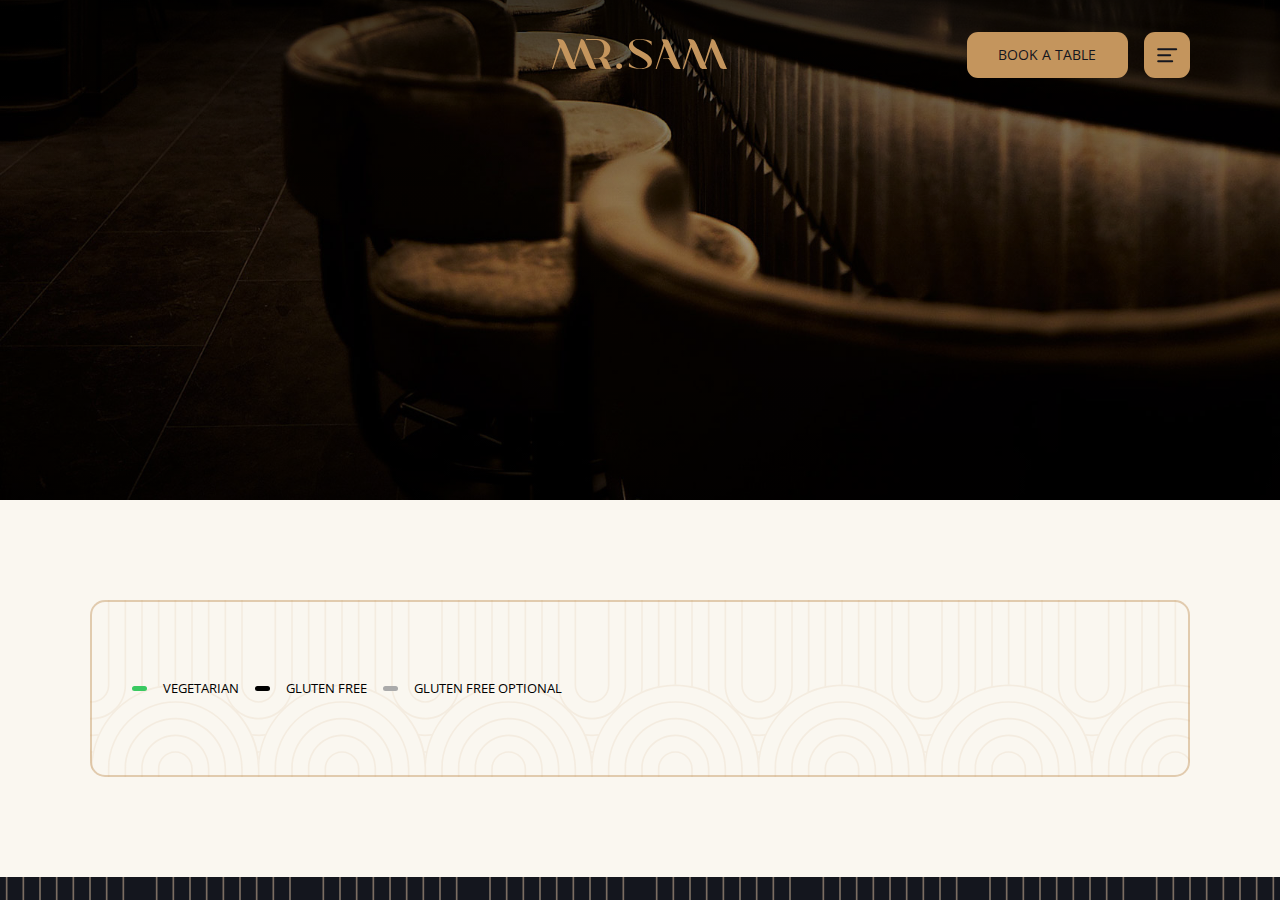
==== menu.html @ f62c23ab "style: update card padding and add types section with dietary labels" ====
<!DOCTYPE html>
<html lang="en">

<head>
    <meta charset="utf-8" />
    <meta name="viewport" content="width=device-width, initial-scale=1" />
    <title>Home - Mr Sam</title>
    <meta name="description" content="Mr Sam Amsterdam Contemporary Japanese kitchen &amp; bar" />
    <link rel="stylesheet" href="reset.css" />
    <link rel="stylesheet" href="index.css" />
    <script src="script.js" defer></script>
</head>

<body>
    <header>
        <div class="content container">
            <div> </div>

            <div class="flex items-center justify-center">
                <a href="home">
                    <svg class="logo" xmlns="http://www.w3.org/2000/svg" fill="currentColor"
                        viewBox="0 0 733.57 126.09">
                        <path fill-rule="evenodd" clip-rule="evenodd"
                            d="M174.942 81.6041H191.612C199.677 81.6041 201.007 83.2173 205.953 91.6667L215.306 113.979C219.339 120.857 223.108 126.094 233.419 126.094H247.552L232.776 91.3444C228.743 84.0419 221.006 80.4573 214.522 79.9909C237.807 71.5236 244.305 55.1631 244.305 39.8361C244.305 20.1359 221.2 0 191.407 0H141.305L142.929 4.32101C155.691 4.32101 173.501 4.10136 186.179 4.10136C207.92 4.10136 219.035 19.7002 219.035 40.036C219.035 57.6549 211.587 79.3122 195.208 79.3122L175.048 79.3986L175.945 81.5591L174.946 81.6059L174.942 81.6041Z"
                            fill="currentColor"></path>
                        <path fill-rule="evenodd" clip-rule="evenodd"
                            d="M91.0495 99.5615L58.9235 24.3039C48.9285 1.11804 41.7603 0.288048 21.7703 0.178223H21.7667L31.4638 22.5035L0 125.651H4.37201L36.4891 34.5663L69.6274 112.814C73.5812 122.348 77.9963 125.556 88.4256 125.556H102.261L94.0988 106.945L119.584 34.388L152.787 111.887C156.915 121.889 160.808 125.515 171.237 125.515L185.452 125.671L142.198 24.4875C138.169 15.1937 134.572 0.430282 121.32 0.217832"
                            fill="currentColor"></path>
                        <path fill-rule="evenodd" clip-rule="evenodd"
                            d="M492.529 15.4169C488.082 5.03567 483.222 1.43483 472.105 1.18457H459.915L467.049 18.3624L434.385 125.668H438.872C452.153 86.9585 459.332 67.3339 472.254 30.6053C496.445 88.9695 488.184 68.0882 492.894 79.2166L488.439 79.2383H465.416L465.981 81.2871H481.016C488.27 81.2871 489.457 82.7239 493.922 90.2893L508.016 115.076C508.336 115.632 508.675 116.169 509.034 116.685C512.914 123.064 517.814 125.554 526.744 125.554H538.934L492.529 15.4169Z"
                            fill="currentColor"></path>
                        <path fill-rule="evenodd" clip-rule="evenodd"
                            d="M419.07 94.1494C419.07 56.1461 339.548 45.5489 339.009 18.8342C338.792 8.08207 352.823 2.37834 365.11 2.37834C380.877 2.37834 407.653 9.21634 417.619 26.7723V10.7287C406.75 4.37501 383.196 0.178223 367.429 0.178223C345.648 0.178223 322.492 9.18033 322.492 31.583C322.492 66.2879 400.553 77.04 400.553 105.146C400.553 118.302 386.676 123.354 374.861 123.354C355.657 123.354 332.717 115.776 322.535 99.3203V115.004C333.663 121.357 352.865 125.554 371.381 125.554C396.17 125.554 419.068 116.552 419.068 94.1494H419.07Z"
                            fill="currentColor"></path>
                        <path
                            d="M281.431 125.914C288.196 125.914 293.677 120.414 293.677 113.63C293.677 106.846 288.194 101.346 281.431 101.346C274.669 101.346 269.186 106.846 269.186 113.63C269.186 120.414 274.669 125.914 281.431 125.914Z"
                            fill="currentColor"></path>
                        <path fill-rule="evenodd" clip-rule="evenodd"
                            d="M639.167 99.5615L607.041 24.3039C597.046 1.11804 589.877 0.288048 569.888 0.178223H569.884L579.581 22.5035L548.117 125.651H552.489L584.606 34.5663L617.745 112.814C621.698 122.348 626.113 125.556 636.543 125.556H650.379L642.216 106.945L667.701 34.388L700.904 111.887C705.032 121.889 708.925 125.515 719.354 125.515L733.569 125.671L690.315 24.4875C686.286 15.1937 682.689 0.430282 669.437 0.217832"
                            fill="currentColor"></path>
                    </svg>
                </a>
            </div>
            <div class="header-buttons">

                <a href="#" class="button" data-anchor="open">
                    <span>Book a table</span>
                </a>

                <div class="button" id="menu-toggle">
                    <svg xmlns="http://www.w3.org/2000/svg" width="24" height="24" viewBox="0 0 24 24" fill="none"
                        stroke="currentColor" stroke-width="2" stroke-linecap="round" stroke-linejoin="round"
                        class="lucide lucide-align-left">
                        <path d="M15 12H3" />
                        <path d="M17 18H3" />
                        <path d="M21 6H3" />
                    </svg>
                </div>
            </div>
        </div>
    </header>

    <main class="menu">
        <section id="hero">
        </section>

        <section id="card">
            <div class="card container">
                <div class="types">
                    <span style="background: #3ac961"></span>
                    <p>vegetarian</p>
                    <span style="background: #000000"></span>
                    <p>gluten free</p>
                    <span style="background: #AAAAAA"></span>
                    <p>gluten free optional</p>
                </div>
            </div>
        </section>

    </main>
</body>

</html>
---- index.css ----
@import url("https://fonts.googleapis.com/css2?family=Noto+Serif:ital,wght@0,100..900;1,100..900&family=Open+Sans:ital,wght@0,300..800;1,300..800&display=swap");

:root {
    --blue-dark: #14161e;
    --creme--light: #faf7f0;
    --creme: #e2dbc9;
    --brown: #7b6d62;
    --brown-sand: #c4955d;
    --brown-lighter: #f2dec7;
    --beige: #dcae77;
    --red-error: #f16767;
}
body {
    font-family: "Open Sans", sans-serif;
    display: flex;
    flex-direction: column;
    align-items: center;
    background-color: var(--blue-dark);
    background-image: url("images/pattern-main.svg");
    background-size: 62.5rem;
    background-position: center;
}
img {
    object-fit: cover;
}

a,
a img {
    cursor: pointer;
}
.serif {
    font-family: "Noto Serif", serif;
}

/* Utility */
.h-screen {
    height: 100dvh;
}

.flex {
    display: flex;
}

.items-center {
    align-items: center;
}

.justify-center {
    justify-content: center;
}

header {
    width: 100%;
    display: flex;
    justify-content: center;
    transition: 0.25s;
    padding: 2rem 0;
    position: fixed;
    top: 0;
    z-index: 10000;
}

body.scrolled header {
    padding: 1rem 0;
    -webkit-backdrop-filter: blur(10px);
    backdrop-filter: blur(10px);
}
header .content {
    grid-template-columns: repeat(3, 1fr);
    display: grid;
}

.button {
    background-color: var(--brown-sand);
    color: var(--blue-dark);
    text-decoration: none;
    border-radius: 11px;
    text-transform: uppercase;
    font-size: 0.9rem;
    display: flex;
    position: relative;
    transition: color 200ms, background-color 200ms;
    display: flex;
    align-items: center;
    cursor: pointer;
}

main {
    min-width: 100%;
}

.button:hover {
    background-color: var(--blue-dark);
    color: var(--brown-sand);
}

.button:after {
    content: "";
    position: absolute;
    inset: 0;
    border: 1px solid #fff;
    border-radius: 9px;
    pointer-events: none;
    opacity: 0;
    transition: background-color 150ms, opacity 150ms, inset 200ms;
}

.button:hover:after {
    opacity: 1;
    inset: 0.3rem 0.25rem;
    border-color: var(--brown-sand);
}

.button span {
    padding: 0.85rem 1.95rem;
    font-size: 0.9rem;
    font-weight: 400;
    white-space: nowrap;
}

.button svg {
    width: 1.5rem;
    height: 1.5rem;
    padding: 0.7rem;
    margin: auto;
}

.header-buttons {
    display: flex;
    gap: 1rem;
    justify-content: flex-end;
}

/* Logos */
.logo {
    width: 175px;
}

.logo path {
    fill: var(--brown-sand);
}

.container {
    width: 100%;
    max-width: 1100px;
    margin: auto;
}

#hero {
    background-image: url("images/hero_background.jpg");
    background-position: center 100%;
    background-size: cover;
    position: relative;
}

#hero::before {
    content: "";
    position: absolute;
    width: 100%;
    background: linear-gradient(
        to bottom,
        rgba(0, 0, 0, 0.75),
        rgba(0, 0, 0, 0)
    );
    height: 20rem;
    top: 0;
}

#hero::after {
    content: "";
    position: absolute;
    bottom: 0;
    width: 100%;
    background: linear-gradient(
        to bottom,
        rgba(0, 0, 0, 0),
        rgba(0, 0, 0, 0.6)
    );
    height: 80%;
}

#hero .content {
    position: absolute;
    width: 100%;
    color: white;
    bottom: 0;
    z-index: 2000;
    display: flex;
    justify-content: center;
    align-items: center;
    flex-direction: column;
    padding: 10rem 0;
}

#hero h1 {
    font-size: 3rem;
    font-weight: 400;
    text-transform: uppercase;
    max-width: 800px;
    line-height: 80px;
    text-align: center;
    margin-bottom: 1rem;
}

#intro {
    padding-top: 100px;
    display: flex;
    position: relative;
}

#intro div.content {
    padding-bottom: 100px;
    display: flex;
    flex-direction: column;
    align-items: center;
    justify-content: center;
    gap: 1.25rem;
    color: var(--brown-sand);
    border: 1px solid var(--brown-sand);
    border-bottom: none;
    border-radius: 20px 20px 0 0;
    padding-top: 200px;
    z-index: 1000;
}

#intro h2 {
    font-size: 2rem;
    font-weight: 400;
    text-transform: uppercase;
    max-width: 400px;
    text-align: center;
    line-height: 2.3rem;
}

#intro p {
    font-size: 1.1rem;
    max-width: 800px;
    text-align: center;
    line-height: 1.5rem;
}
.fade-in-overlay {
    background-image: linear-gradient(
        to bottom,
        rgba(20, 22, 30, 100%),
        rgba(0, 0, 0, 0)
    );
    top: 0;
    position: absolute;
    left: 0;
    right: 0;
    width: 100%;
    z-index: 50;
    height: 80%;
}

#gallery {
    display: flex;
    width: 100%;
    align-items: center;
    position: relative;
    justify-content: center;
}
#gallery .content {
    display: grid;
    grid-template-columns: repeat(2, 1fr);
    width: 100%;
    align-items: center;
    position: relative;
    justify-content: center;
    gap: 0.4rem;
}

#gallery img {
    transition: 0.2s all;
}

#gallery .image-1 img,
#gallery .image-2 img {
    aspect-ratio: 1/1;
    width: 100%;
}

#gallery .image-3 {
    grid-column: 1/-1;
}
#gallery .image-3 img {
    aspect-ratio: 16/8;
    width: 100%;
}

#gallery .overlay {
    position: absolute;
    height: 100%;
    border: var(--brown-sand) 1px solid;
    margin: auto;
    top: 0;
    z-index: 1000;
    border-top: none;
    border-bottom: none;
    pointer-events: none;
}
#gallery .button {
    position: absolute;
    bottom: 0;
    margin: auto;
    margin-bottom: 2rem;
    z-index: 1000;
}

#gallery::after {
    content: "";
    display: block;
    background-image: linear-gradient(
        to bottom,
        rgba(0, 0, 0, 0),
        var(--blue-dark)
    );
    position: absolute;
    bottom: 0;
    left: 0;
    right: 0;
    width: 100%;
    height: 50%;
    pointer-events: none;
}

#about {
    display: flex;
    position: relative;
    justify-content: center;
    align-items: center;
    flex-direction: column;
}

#about .content {
    padding: 100px 0;
    color: var(--brown-sand);
    border: 1px solid var(--brown-sand);
    border-top: none;
    border-bottom: none;
    display: flex;
    flex-direction: column;
    align-items: center;
    gap: 1.25rem;
    z-index: 1000;
    text-align: center;
}

#about .content p {
    line-height: 2rem;
    max-width: 700px;
}

#about h3 {
    font-size: 2rem;
    font-weight: 400;
    text-transform: uppercase;
    max-width: 400px;
    text-align: center;
}

.top-overlay {
    position: absolute;
    left: 0;
    right: 0;
    width: 100%;
    height: 20rem;
    background-image: linear-gradient(
        to bottom,
        var(--blue-dark),
        rgba(0, 0, 0, 0)
    );
    top: 0;
}

.bottom-overlay {
    position: absolute;
    left: 0;
    right: 0;
    width: 100%;
    height: 20rem;
    pointer-events: none;
    background-image: linear-gradient(
        to bottom,
        rgba(0, 0, 0, 0),
        var(--blue-dark)
    );
    bottom: 0;
}

#gallery-2 {
    display: flex;
    width: 100%;
    align-items: center;
    position: relative;
    justify-content: center;
}
#gallery-2 .content {
    display: grid;
    grid-template-columns: repeat(2, 1fr);
    width: 100%;
    align-items: center;
    position: relative;
    justify-content: center;
}

#gallery-2 .image-1 img,
#gallery-2 .image-2 img {
    aspect-ratio: 1/1;
    width: 100%;
}

#gallery-2 .container-overlay {
    position: absolute;
    top: 0;
    bottom: 0;
    margin: 5rem 0;
    border: var(--brown-sand) 5px solid;
    border-radius: 30px;
}

main.menu #hero {
    padding: 100px 0;
    min-height: 500px;
    background-image: url("images/menu/hero_background.jpg");
    background-position: 0 100%;
    background-repeat: no-repeat;
    background-size: cover;
    /* bac */
    box-sizing: border-box;
}

main.menu #hero::before {
    content: "";
    position: absolute;
    width: 100%;
    background: linear-gradient(
        to bottom,
        rgba(0, 0, 0, 0.75),
        rgba(0, 0, 0, 0)
    );
    height: 20rem;
    top: 0;
}

main.menu #hero::after {
    content: "";
    position: absolute;
    bottom: 0;
    width: 100%;
    background: linear-gradient(
        to bottom,
        rgba(0, 0, 0, 0),
        rgba(0, 0, 0, 0.6)
    );
    height: 80%;
}

main.menu #card {
    background-color: var(--creme--light);
    display: flex;
    flex-direction: column;
    padding: 100px 0;
}

main.menu #card .card {
    background-image: url("images/menu/pattern-main.svg");
    background-size: 62.5rem;
    border: 2px solid rgba(196, 149, 93, 0.45);
    border-radius: 15px;
    padding: 80px 40px;
    box-sizing: border-box;
}

main.menu #card .card .types {
    display: flex;
    flex-wrap: wrap;
    gap: 1rem;
    align-items: center;
    text-transform: uppercase;
    font-size: 0.8rem;
}

main.menu #card .card .types span {
    width: 15px;
    height: 5px;
    border-radius: 15px;
}
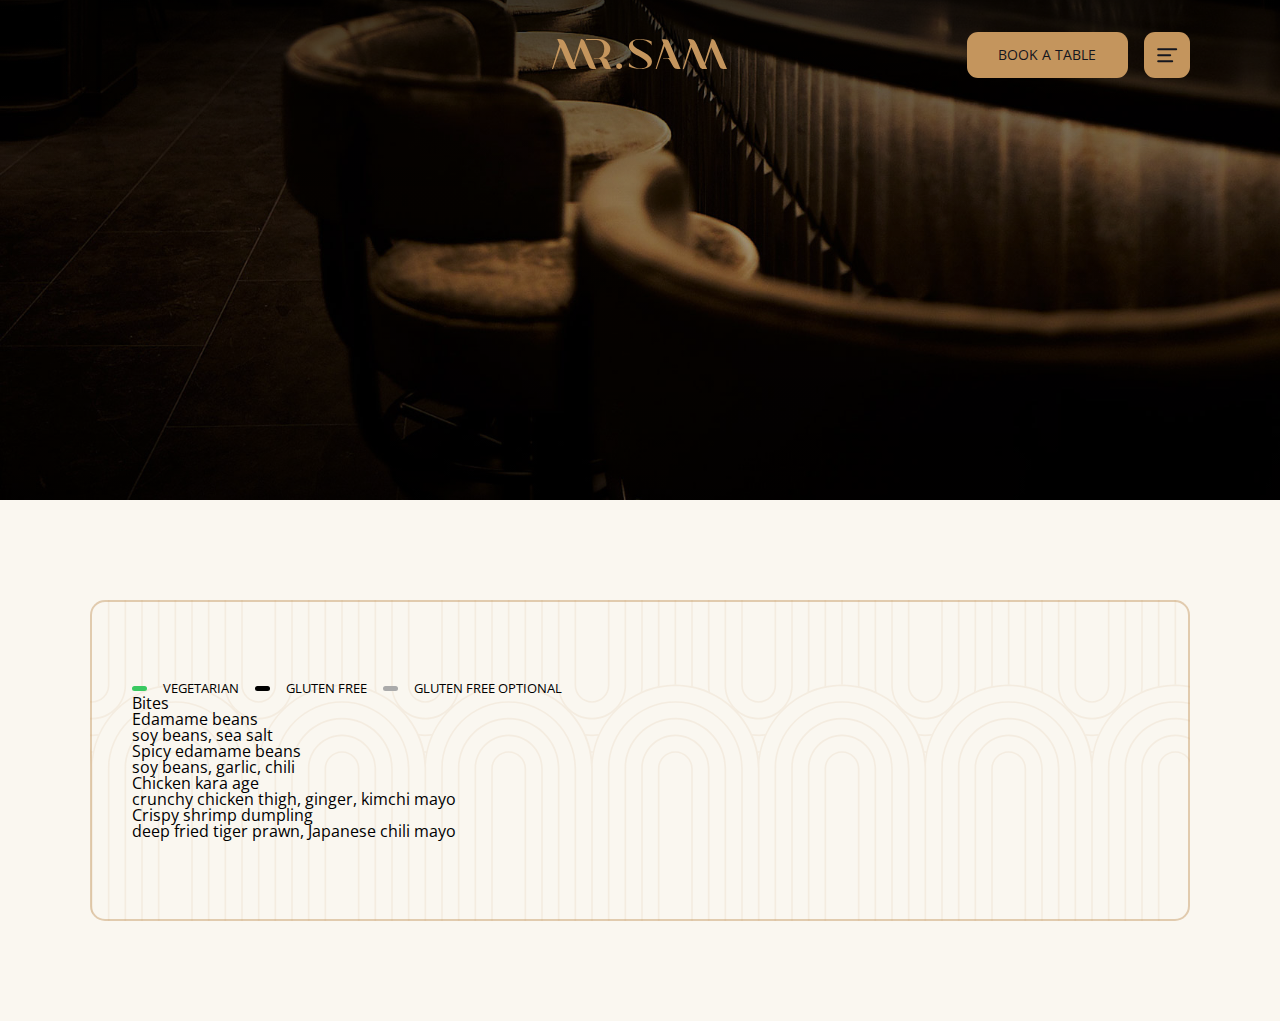
==== commit 41b1dad4: "style: add dish items section to menu with descriptions and labels" ====
--- a/menu.html
+++ b/menu.html
@@ -74,7 +74,58 @@
                     <span style="background: #AAAAAA"></span>
                     <p>gluten free optional</p>
                 </div>
+                <main>
+                    <div class="dishes-wrap wrapper divider">
+                        <div class="article-wrap bottom-small">
+                            <div class="article article-md has-title">
+                                <h2>Bites</h2>
+                            </div>
+                        </div>
+                        <div class="">
+                            <div class="dish-item">
+                                <div class="name">
+                                    <span>Edamame beans</span>
+                                    <div class="extra-label"></div>
+                                </div>
+
+                                <div class="description">soy beans, sea salt</div>
+
+                                <span class="contains-label" style="background-color: #3ac961"></span>
+                                <span class="contains-label" style="background-color: #000000"></span>
+                            </div>
+                            <div class="dish-item">
+                                <div class="name">
+                                    <span>Spicy edamame beans</span>
+                                    <div class="extra-label"></div>
+                                </div>
+
+                                <div class="description">soy beans, garlic, chili</div>
+
+                                <span class="contains-label" style="background-color: #3ac961"></span>
+                            </div>
+                            <div class="dish-item">
+                                <div class="name">
+                                    <span>Chicken kara age</span>
+                                    <div class="extra-label"></div>
+                                </div>
+
+                                <div class="description">crunchy chicken thigh, ginger, kimchi mayo</div>
+
+                            </div>
+                            <div class="dish-item">
+                                <div class="name">
+                                    <span>Crispy shrimp dumpling</span>
+                                    <div class="extra-label"></div>
+                                </div>
+
+                                <div class="description">deep fried tiger prawn, Japanese chili mayo</div>
+
+                            </div>
+                        </div>
+                    </div>
+                </main>
             </div>
+
         </section>
 
     </main>
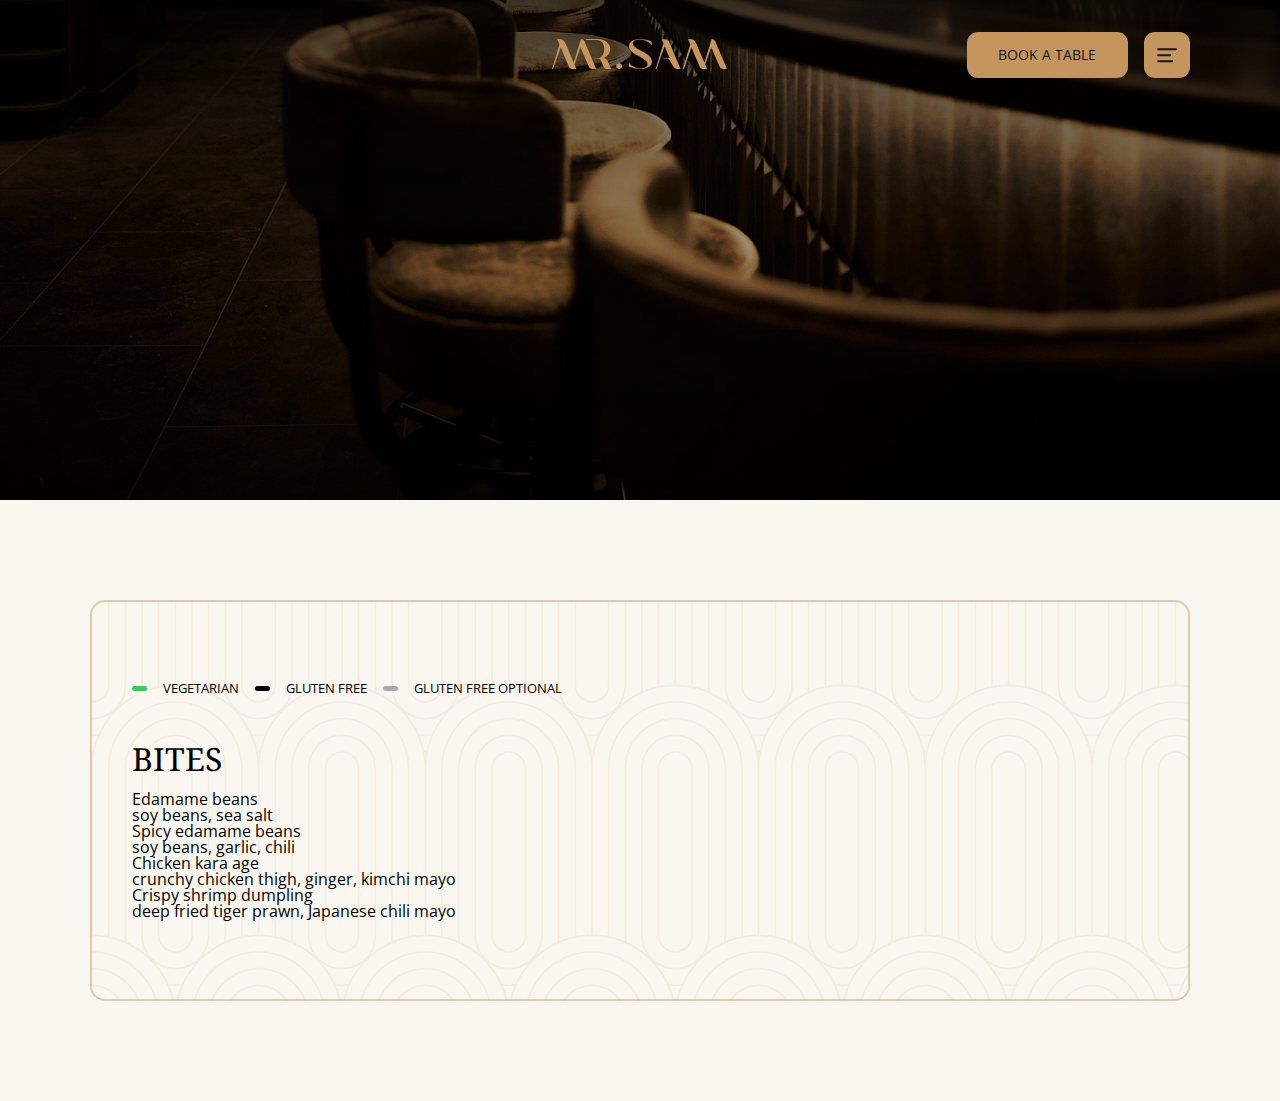
==== commit d83b1fe5: "style: simplify dishes section by removing unnecessary wrappers and enhancing structure" ====
--- a/menu.html
+++ b/menu.html
@@ -75,12 +75,8 @@
                     <p>gluten free optional</p>
                 </div>
                 <main>
-                    <div class="dishes-wrap wrapper divider">
-                        <div class="article-wrap bottom-small">
-                            <div class="article article-md has-title">
-                                <h2>Bites</h2>
-                            </div>
-                        </div>
+                    <div class="dishes">
+                        <h2>Bites</h2>
                         <div class="">
                             <div class="dish-item">
                                 <div class="name">
--- a/index.css
+++ b/index.css
@@ -486,3 +486,17 @@
     height: 5px;
     border-radius: 15px;
 }
+
+main.menu #card .card main {
+    margin-top: 3rem;
+    display: grid;
+    grid-template-columns: repeat(2, 1fr);
+}
+
+main.menu #card .card main h2 {
+    font-family: "Noto Serif", serif;
+    font-size: 2rem;
+    font-weight: 400;
+    text-transform: uppercase;
+    margin-bottom: 1rem;
+}
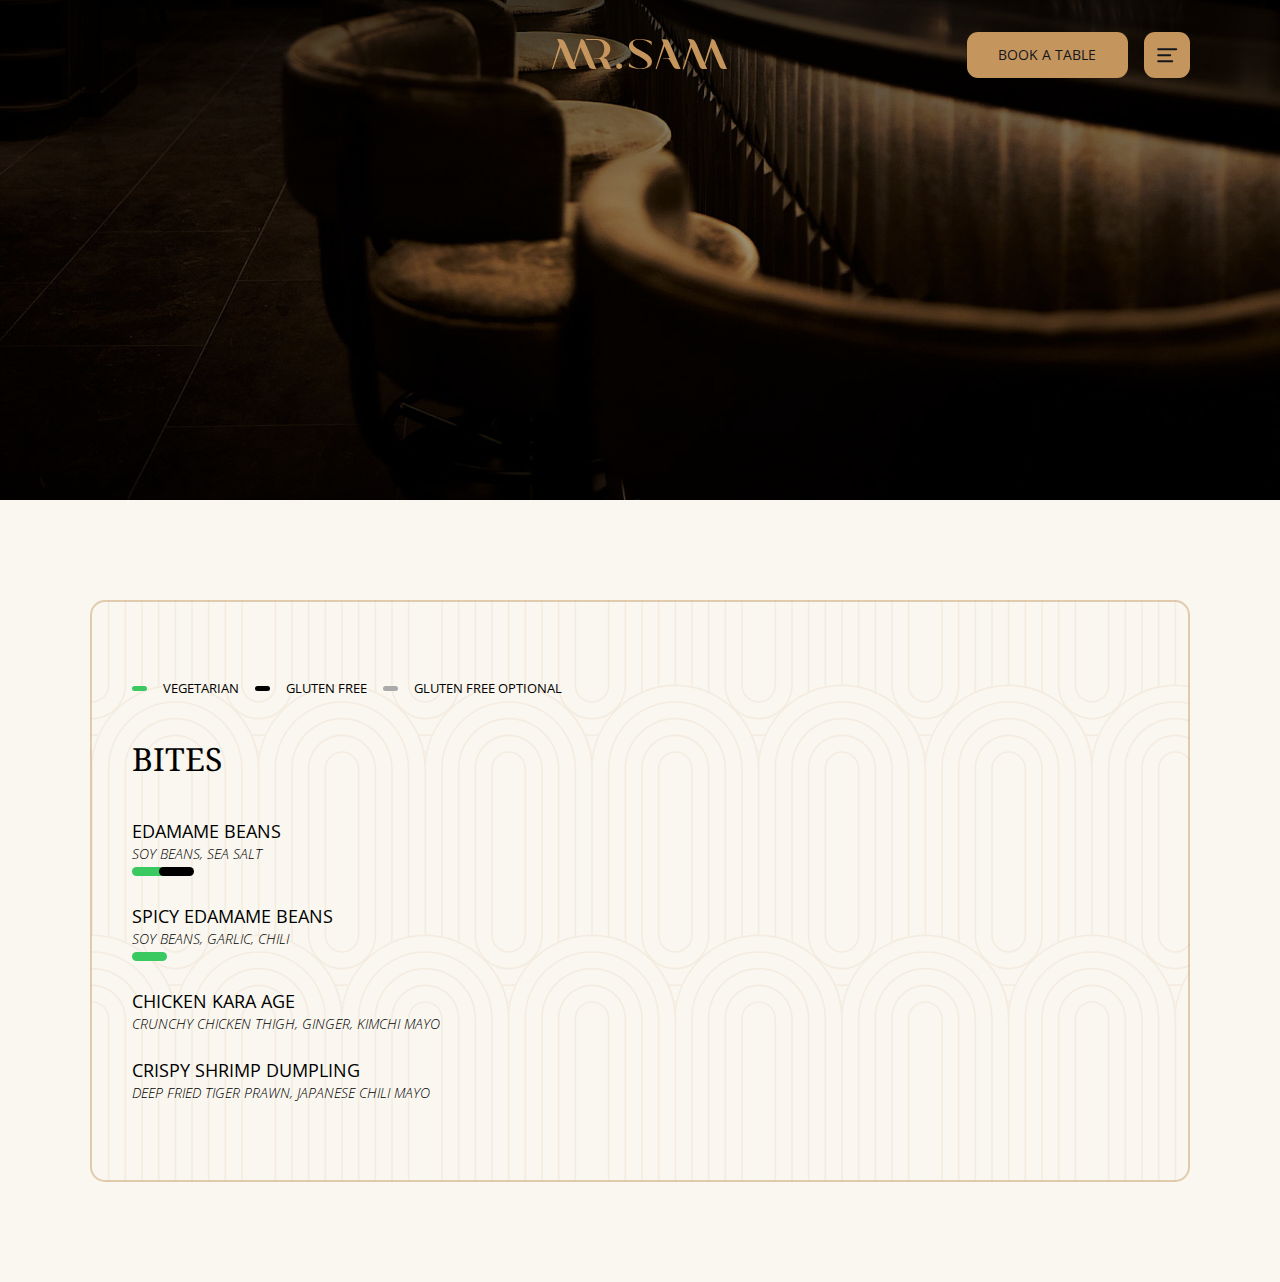
==== commit 84d346c9: "style: refactor dish labels layout for improved structure and alignment" ====
--- a/menu.html
+++ b/menu.html
@@ -77,48 +77,50 @@
                 <main>
                     <div class="dishes">
                         <h2>Bites</h2>
-                        <div class="">
-                            <div class="dish-item">
-                                <div class="name">
-                                    <span>Edamame beans</span>
-                                    <div class="extra-label"></div>
-                                </div>
 
-                                <div class="description">soy beans, sea salt</div>
+                        <div class="dish-item">
+                            <h3 class="name">
+                                Edamame beans
+                                <span class="extra-label"></span>
+                            </h3>
 
+                            <div class="description">soy beans, sea salt</div>
+                            <div class="labels">
                                 <span class="contains-label" style="background-color: #3ac961"></span>
                                 <span class="contains-label" style="background-color: #000000"></span>
                             </div>
-                            <div class="dish-item">
-                                <div class="name">
-                                    <span>Spicy edamame beans</span>
-                                    <div class="extra-label"></div>
-                                </div>
+                        </div>
+                        <div class="dish-item">
+                            <div class="name">
+                                <span>Spicy edamame beans</span>
+                                <div class="extra-label"></div>
+                            </div>
 
-                                <div class="description">soy beans, garlic, chili</div>
-
+                            <div class="description">soy beans, garlic, chili</div>
+                            <div class="labels">
                                 <span class="contains-label" style="background-color: #3ac961"></span>
                             </div>
-                            <div class="dish-item">
-                                <div class="name">
-                                    <span>Chicken kara age</span>
-                                    <div class="extra-label"></div>
-                                </div>
+                        </div>
+                        <div class="dish-item">
+                            <div class="name">
+                                <span>Chicken kara age</span>
+                                <div class="extra-label"></div>
+                            </div>
 
-                                <div class="description">crunchy chicken thigh, ginger, kimchi mayo</div>
+                            <div class="description">crunchy chicken thigh, ginger, kimchi mayo</div>
 
+                        </div>
+                        <div class="dish-item">
+                            <div class="name">
+                                <span>Crispy shrimp dumpling</span>
+                                <div class="extra-label"></div>
                             </div>
-                            <div class="dish-item">
-                                <div class="name">
-                                    <span>Crispy shrimp dumpling</span>
-                                    <div class="extra-label"></div>
-                                </div>
 
-                                <div class="description">deep fried tiger prawn, Japanese chili mayo</div>
+                            <div class="description">deep fried tiger prawn, Japanese chili mayo</div>
 
-                            </div>
                         </div>
                     </div>
+
                 </main>
             </div>
 
--- a/index.css
+++ b/index.css
@@ -493,10 +493,55 @@
     grid-template-columns: repeat(2, 1fr);
 }
 
-main.menu #card .card main h2 {
+main.menu #card .card main .dishes h2 {
     font-family: "Noto Serif", serif;
     font-size: 2rem;
     font-weight: 400;
     text-transform: uppercase;
     margin-bottom: 1rem;
 }
+
+main.menu #card .card main .dishes {
+    display: grid;
+    gap: 2rem;
+}
+
+main.menu #card .card main .dishes .name {
+    display: flex;
+    gap: 2rem;
+    align-items: center;
+    text-transform: uppercase;
+    font-weight: 400;
+    font-size: 1.1rem;
+}
+
+main.menu #card .card main .dishes .description {
+    font-weight: 100;
+    font-style: italic;
+    font-size: 0.85rem;
+    text-transform: uppercase;
+}
+
+main.menu #card .card main .dishes .dish-item {
+    display: grid;
+    gap: 0.4rem;
+}
+
+main.menu #card .card main .dishes .dish-item .labels {
+    display: flex;
+}
+main.menu #card .card main .dishes .dish-item .contains-label {
+    width: 35px;
+    height: 9px;
+    display: inline-block;
+    border-radius: 18px;
+}
+main.menu
+    #card
+    .card
+    main
+    .dishes
+    .dish-item
+    .contains-label:not(:first-of-type) {
+    margin-left: -8px;
+}
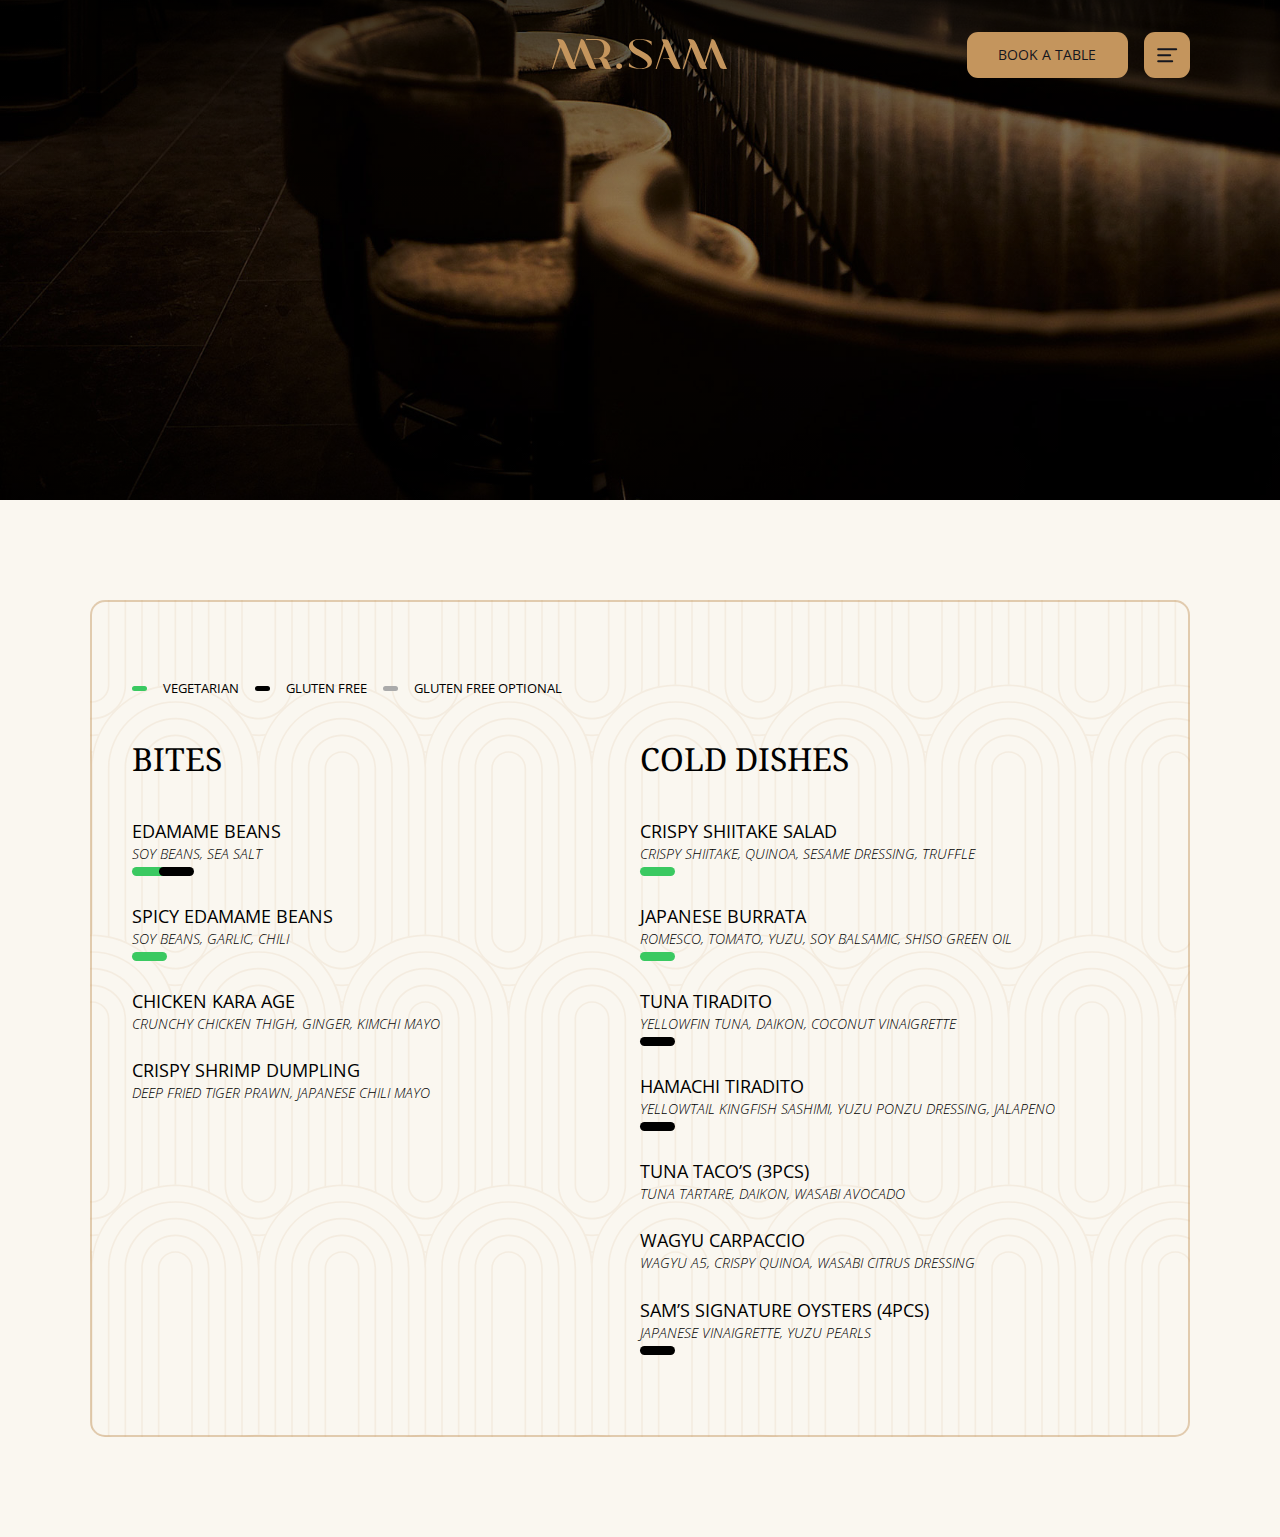
==== commit cf67ae13: "style: enhance dish layout with additional items and improved alignment for better presentation" ====
--- a/menu.html
+++ b/menu.html
@@ -120,7 +120,79 @@
 
                         </div>
                     </div>
-
+                    <div class="dishes">
+                        <h2>Cold dishes</h2>
+
+                        <div class="dish-item">
+                            <div class="name">
+                                <span>Crispy shiitake salad</span>
+                                <div class="extra-label"></div>
+                            </div>
+
+                            <div class="description">crispy shiitake, quinoa, sesame dressing, truffle</div>
+
+                            <span class="contains-label" style="background-color: #3ac961"></span>
+                        </div>
+                        <div class="dish-item">
+                            <div class="name">
+                                <span>Japanese burrata</span>
+                                <div class="extra-label"></div>
+                            </div>
+
+                            <div class="description">romesco, tomato, yuzu, soy balsamic, shiso green oil</div>
+
+                            <span class="contains-label" style="background-color: #3ac961"></span>
+                        </div>
+                        <div class="dish-item">
+                            <div class="name">
+                                <span>Tuna tiradito</span>
+                                <div class="extra-label"></div>
+                            </div>
+
+                            <div class="description">yellowfin tuna, daikon, coconut vinaigrette</div>
+
+                            <span class="contains-label" style="background-color: #000000"></span>
+                        </div>
+                        <div class="dish-item">
+                            <div class="name">
+                                <span>Hamachi tiradito</span>
+                                <div class="extra-label"></div>
+                            </div>
+
+                            <div class="description">yellowtail kingfish sashimi, yuzu ponzu dressing, jalapeno
+                            </div>
+
+                            <span class="contains-label" style="background-color: #000000"></span>
+                        </div>
+                        <div class="dish-item">
+                            <div class="name">
+                                <span>Tuna taco’s (3pcs)</span>
+                                <div class="extra-label"></div>
+                            </div>
+
+                            <div class="description">tuna tartare, daikon, wasabi avocado</div>
+
+                        </div>
+                        <div class="dish-item">
+                            <div class="name">
+                                <span>Wagyu carpaccio</span>
+                                <div class="extra-label"></div>
+                            </div>
+
+                            <div class="description">wagyu A5, crispy quinoa, wasabi citrus dressing</div>
+
+                        </div>
+                        <div class="dish-item">
+                            <div class="name">
+                                <span>Sam’s signature oysters (4pcs)</span>
+                                <div class="extra-label"></div>
+                            </div>
+
+                            <div class="description">Japanese vinaigrette, yuzu pearls</div>
+
+                            <span class="contains-label" style="background-color: #000000"></span>
+                        </div>
+                    </div>
                 </main>
             </div>
 
--- a/index.css
+++ b/index.css
@@ -460,6 +460,7 @@
     background-color: var(--creme--light);
     display: flex;
     flex-direction: column;
+    align-items: start;
     padding: 100px 0;
 }
 
@@ -491,6 +492,7 @@
     margin-top: 3rem;
     display: grid;
     grid-template-columns: repeat(2, 1fr);
+    align-items: start;
 }
 
 main.menu #card .card main .dishes h2 {
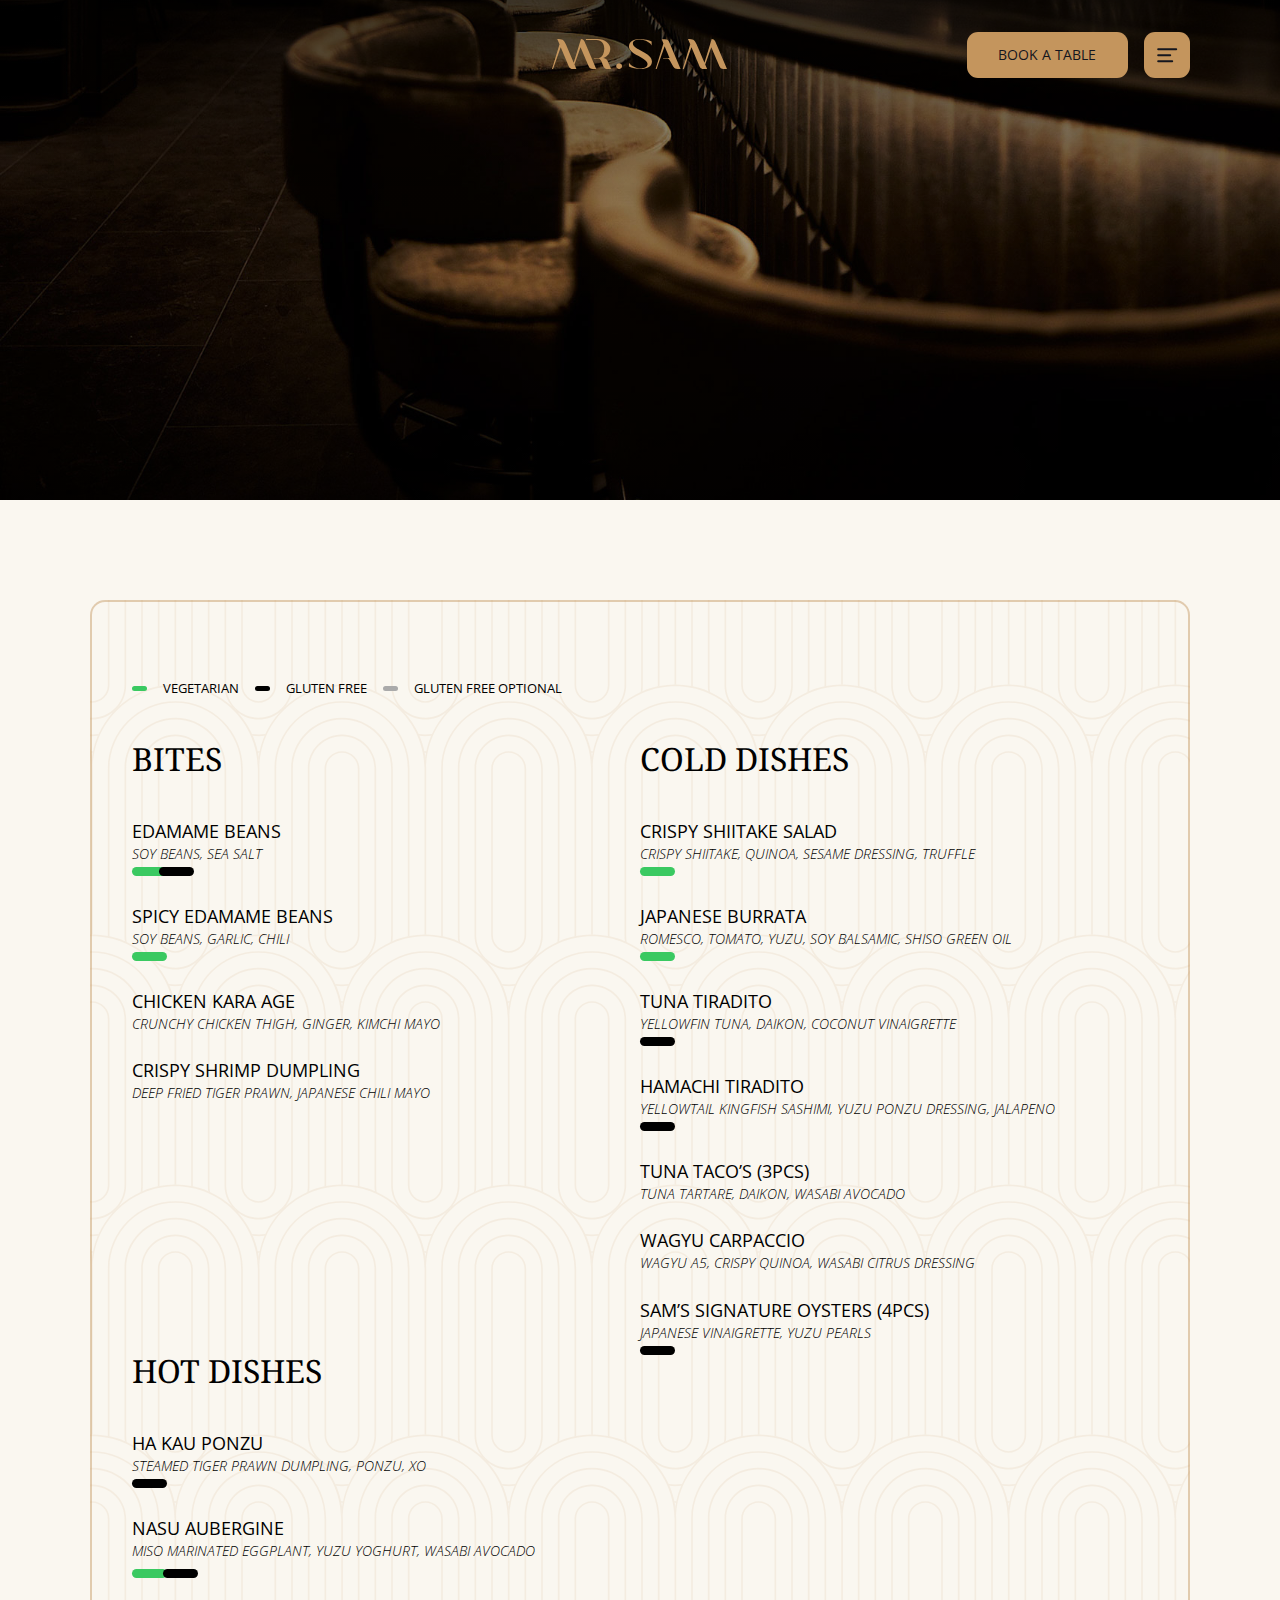
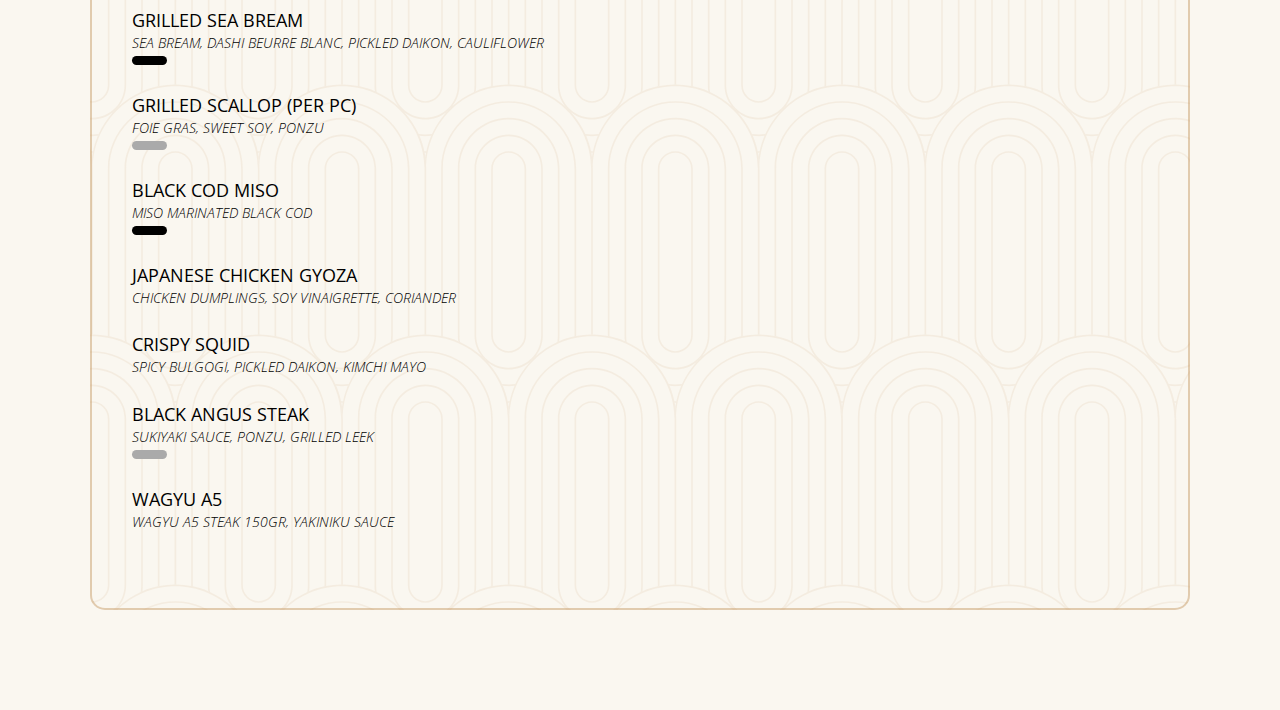
==== commit 1f9b3965: "style: add hot dishes section with detailed descriptions for improved menu presentation" ====
--- a/menu.html
+++ b/menu.html
@@ -193,6 +193,100 @@
                             <span class="contains-label" style="background-color: #000000"></span>
                         </div>
                     </div>
+                    <div class="dishes">
+                        <h2>Hot dishes</h2>
+
+                        <div class="dish-item">
+                            <div class="name">
+                                <span>Ha kau ponzu</span>
+                                <div class="extra-label"></div>
+                            </div>
+
+                            <div class="description">steamed tiger prawn dumpling, ponzu, XO</div>
+
+                            <span class="contains-label" style="background-color: #000000"></span>
+                        </div>
+                        <div class="dish-item">
+                            <div class="name">
+                                <span>Nasu aubergine</span>
+                                <div class="extra-label"></div>
+                            </div>
+
+                            <div class="description">miso marinated eggplant, yuzu yoghurt, wasabi avocado</div>
+                            <div class="label">
+                                <span class="contains-label" style="background-color: #3ac961"></span>
+                                <span class="contains-label" style="background-color: #000000"></span>
+                            </div>
+                        </div>
+                        <div class="dish-item">
+                            <div class="name">
+                                <span>Grilled sea bream</span>
+                                <div class="extra-label"></div>
+                            </div>
+
+                            <div class="description">sea bream, dashi beurre blanc, pickled daikon, cauliflower
+                            </div>
+
+                            <span class="contains-label" style="background-color: #000000"></span>
+                        </div>
+                        <div class="dish-item">
+                            <div class="name">
+                                <span>Grilled scallop (per pc)</span>
+                                <div class="extra-label"></div>
+                            </div>
+
+                            <div class="description">foie gras, sweet soy, ponzu</div>
+
+                            <span class="contains-label" style="background-color: #AAAAAA"></span>
+                        </div>
+                        <div class="dish-item">
+                            <div class="name">
+                                <span>Black cod miso</span>
+                                <div class="extra-label"></div>
+                            </div>
+
+                            <div class="description">miso marinated black cod</div>
+
+                            <span class="contains-label" style="background-color: #000000"></span>
+                        </div>
+                        <div class="dish-item">
+                            <div class="name">
+                                <span>Japanese chicken gyoza</span>
+                                <div class="extra-label"></div>
+                            </div>
+
+                            <div class="description">chicken dumplings, soy vinaigrette, coriander</div>
+
+                        </div>
+                        <div class="dish-item">
+                            <div class="name">
+                                <span>Crispy Squid</span>
+                                <div class="extra-label"></div>
+                            </div>
+
+                            <div class="description">spicy bulgogi, pickled daikon, kimchi mayo</div>
+
+                        </div>
+                        <div class="dish-item">
+                            <div class="name">
+                                <span>Black angus steak</span>
+                                <div class="extra-label"></div>
+                            </div>
+
+                            <div class="description">sukiyaki sauce, ponzu, grilled leek</div>
+
+                            <span class="contains-label" style="background-color: #AAAAAA"></span>
+                        </div>
+                        <div class="dish-item">
+                            <div class="name">
+                                <span>Wagyu A5</span>
+                                <div class="extra-label"></div>
+                            </div>
+
+                            <div class="description">Wagyu A5 steak 150gr, yakiniku sauce</div>
+
+                        </div>
+                    </div>
                 </main>
             </div>
 
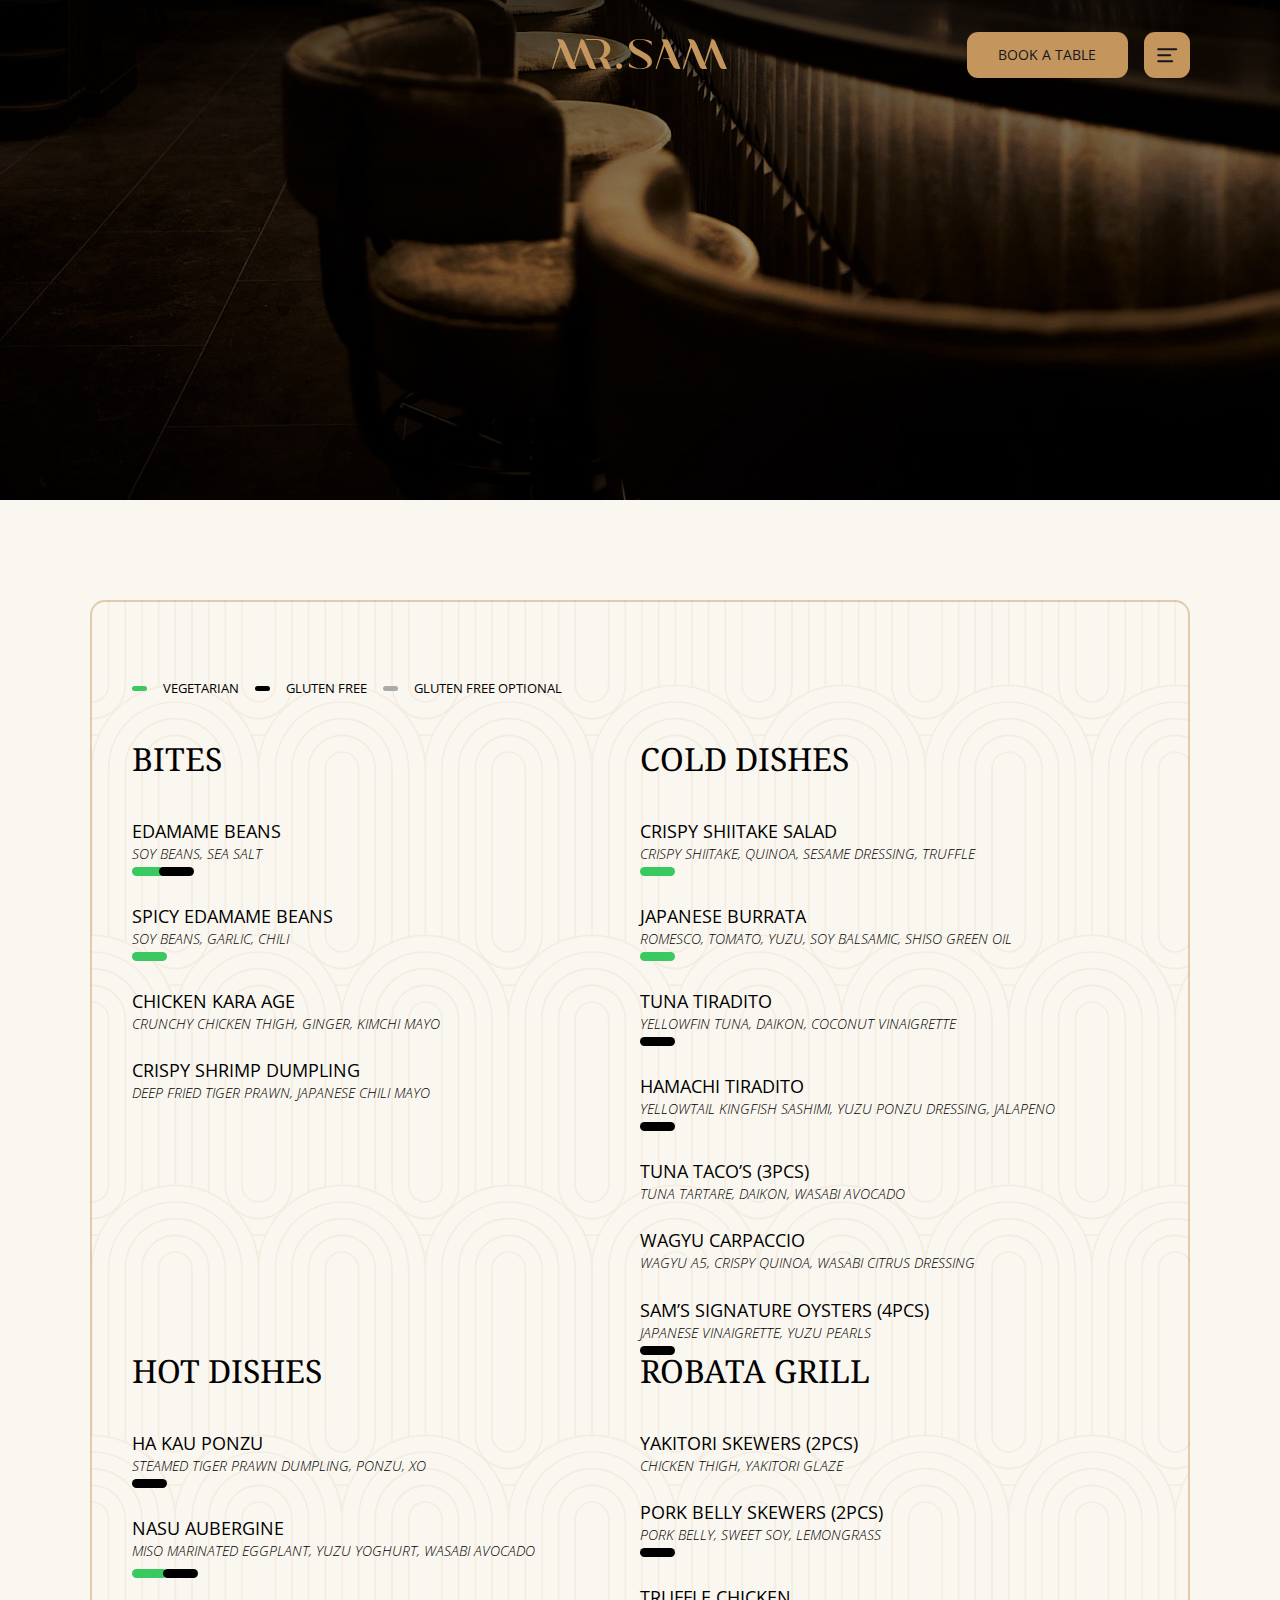
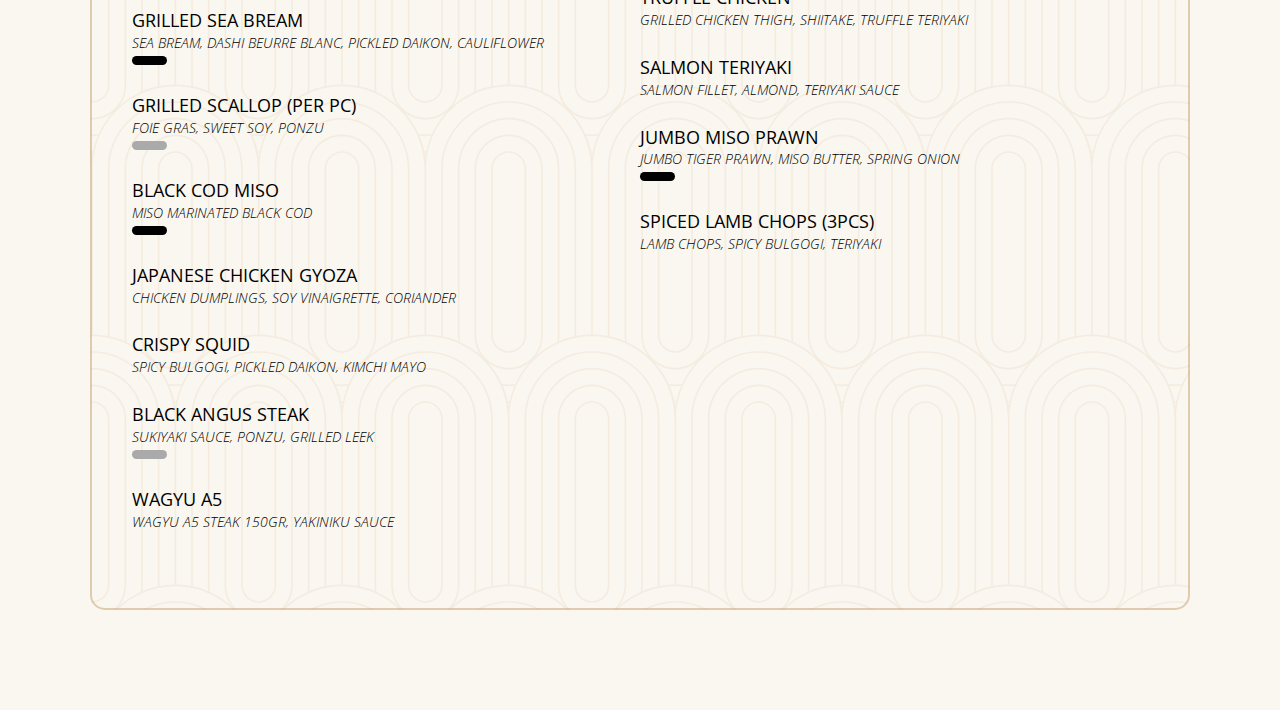
==== commit 8023e150: "style: add Robata grill section with detailed dish descriptions for enhanced menu presentation" ====
--- a/menu.html
+++ b/menu.html
@@ -287,6 +287,65 @@
 
                         </div>
                     </div>
+                    <div class="dishes">
+                        <h2>Robata grill</h2>
+                        <div class="dish-item">
+                            <div class="name">
+                                <span>Yakitori skewers (2pcs)</span>
+                                <div class="extra-label"></div>
+                            </div>
+
+                            <div class="description">chicken thigh, yakitori glaze</div>
+
+                        </div>
+                        <div class="dish-item">
+                            <div class="name">
+                                <span>Pork belly skewers (2pcs)</span>
+                                <div class="extra-label"></div>
+                            </div>
+
+                            <div class="description">pork belly, sweet soy, lemongrass</div>
+
+                            <span class="contains-label" style="background-color: #000000"></span>
+                        </div>
+                        <div class="dish-item">
+                            <div class="name">
+                                <span>Truffle chicken</span>
+                                <div class="extra-label"></div>
+                            </div>
+
+                            <div class="description">grilled chicken thigh, shiitake, truffle teriyaki</div>
+
+                        </div>
+                        <div class="dish-item">
+                            <div class="name">
+                                <span>Salmon teriyaki</span>
+                                <div class="extra-label"></div>
+                            </div>
+
+                            <div class="description">salmon fillet, almond, teriyaki sauce</div>
+
+                        </div>
+                        <div class="dish-item">
+                            <div class="name">
+                                <span>Jumbo miso prawn</span>
+                                <div class="extra-label"></div>
+                            </div>
+
+                            <div class="description">jumbo tiger prawn, miso butter, spring onion</div>
+
+                            <span class="contains-label" style="background-color: #000000"></span>
+                        </div>
+                        <div class="dish-item">
+                            <div class="name">
+                                <span>Spiced lamb chops (3pcs)</span>
+                                <div class="extra-label"></div>
+                            </div>
+
+                            <div class="description">lamb chops, spicy bulgogi, teriyaki</div>
+
+                        </div>
+                    </div>
                 </main>
             </div>
 
